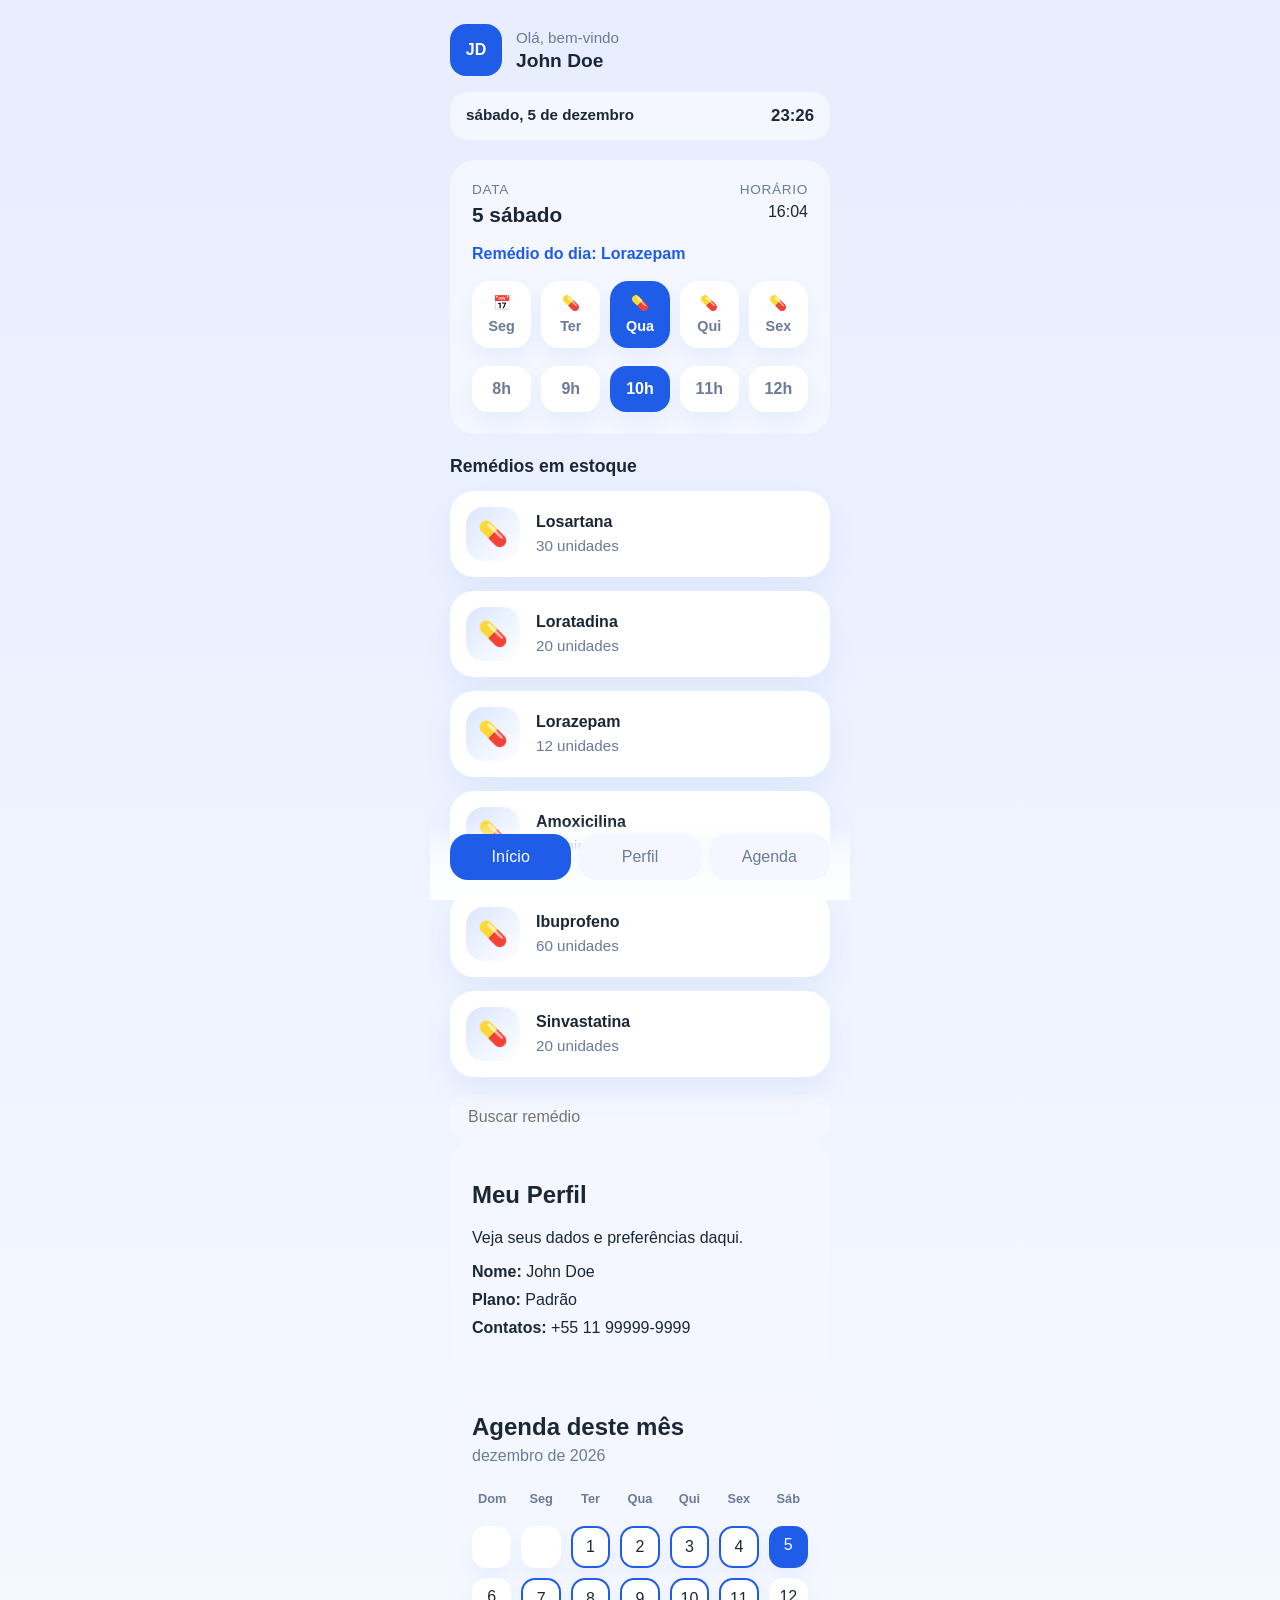
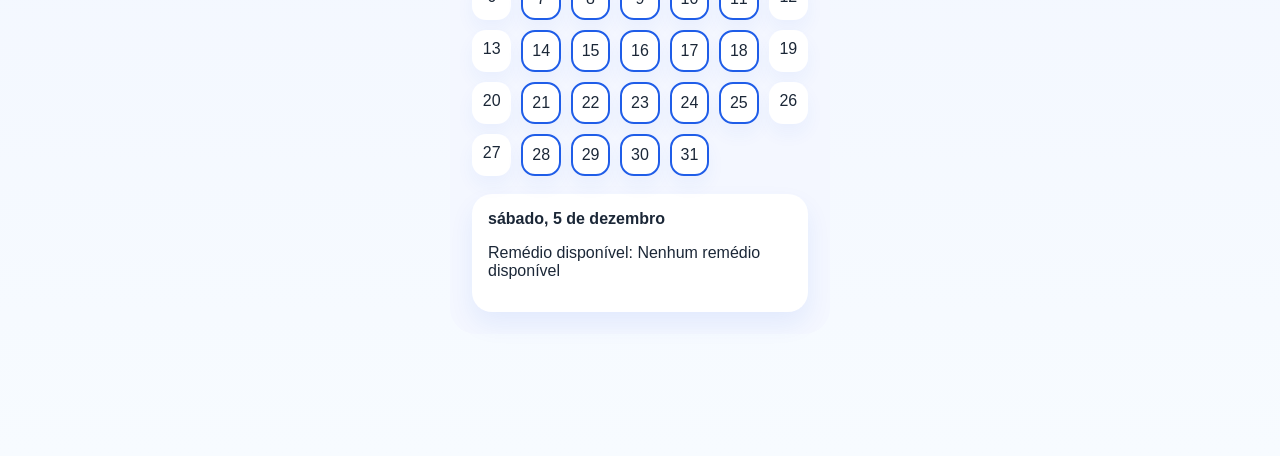
==== index.html @ 2b9be92f "nova tela" ====
<!DOCTYPE html>
<html lang="pt-BR">
<head>
  <meta charset="UTF-8" />
  <meta name="viewport" content="width=device-width, initial-scale=1.0" />
  <title>Bem Cuidar</title>
  <link rel="stylesheet" href="styles.css" />
</head>
<body>
  <main class="app-shell">
    <header class="header">
      <div class="profile">
        <div class="avatar">JD</div>
        <div>
          <p>Olá, bem-vindo</p>
          <h1>John Doe</h1>
        </div>
      </div>
      <div class="date-time-row">
        <span id="dateDisplay" class="date-display"></span>
        <span id="timeDisplay" class="time-display"></span>
      </div>
    </header>

    <section id="homeSection" class="content-section">
      <section class="schedule-card">
        <div class="schedule-top">
          <div>
            <p class="date-small">Data</p>
            <h2 id="currentDateLabel">11 Quarta-feira</h2>
          </div>
          <div class="schedule-time">
            <p class="date-small">Horário</p>
            <span id="currentTimeLabel">16:04</span>
          </div>
        </div>
        <p id="scheduleMedicineLabel" class="schedule-medicine-label"></p>
        <div class="weekday-bar" id="weekdayBar"></div>
        <div class="time-bar" id="timeBar"></div>
      </section>

      <section class="medicines-section">
        <h2>Remédios em estoque</h2>
        <div id="medicineList" class="medicine-list"></div>
        <div class="search-box">
          <input id="searchInput" type="search" placeholder="Buscar remédio" />
        </div>
      </section>
    </section>

    <section id="profileSection" class="content-section hidden">
      <div class="section-card">
        <h2>Meu Perfil</h2>
        <p>Veja seus dados e preferências daqui.</p>
        <div class="profile-detail">
          <p><strong>Nome:</strong> John Doe</p>
          <p><strong>Plano:</strong> Padrão</p>
          <p><strong>Contatos:</strong> +55 11 99999-9999</p>
        </div>
      </div>
    </section>

    <section id="agendaSection" class="content-section hidden">
      <div class="section-card">
        <div class="agenda-header">
          <div>
            <h2>Agenda deste mês</h2>
            <p id="agendaMonthLabel"></p>
          </div>
        </div>
        <div id="calendar" class="calendar"></div>
        <div id="selectedDayInfo" class="selected-day-info"></div>
      </div>
    </section>
  </main>

  <nav class="bottom-nav">
    <button class="nav-item active" data-target="homeSection">Início</button>
    <button class="nav-item" data-target="profileSection">Perfil</button>
    <button class="nav-item" data-target="agendaSection">Agenda</button>
  </nav>

  <template id="medicineCardTemplate">
    <article class="medicine-card">
      <div class="medicine-emoji">💊</div>
      <div class="medicine-content">
        <strong class="medicine-name"></strong>
        <span class="medicine-stock"></span>
      </div>
    </article>
  </template>

  <script src="script.js"></script>
</body>
</html>
---- styles.css ----
:root {
  color-scheme: light;
  font-size: 16px;
  font-family: Inter, sans-serif;
  --bg: #eef3ff;
  --card: #f4f7ff;
  --primary: #1f5de8;
  --primary-soft: #e8eeff;
  --text: #1b2737;
  --muted: #6b7a99;
  --white: #ffffff;
}

* {
  box-sizing: border-box;
}

body {
  margin: 0;
  background: linear-gradient(180deg, #e8edff 0%, #f7fbff 100%);
  color: var(--text);
}

body, input, button {
  font: inherit;
}

.app-shell {
  max-width: 420px;
  min-height: 100vh;
  margin: 0 auto;
  padding: 24px 20px 100px;
}

.header {
  display: grid;
  gap: 16px;
  margin-bottom: 20px;
}

.profile {
  display: flex;
  align-items: center;
  gap: 14px;
}

.avatar {
  width: 52px;
  height: 52px;
  border-radius: 16px;
  background: var(--primary);
  color: var(--white);
  display: grid;
  place-items: center;
  font-weight: 700;
}

.profile p {
  margin: 0;
  color: var(--muted);
  font-size: 0.95rem;
}

.profile h1 {
  margin: 4px 0 0;
  font-size: 1.2rem;
}

.date-time-row {
  display: flex;
  justify-content: space-between;
  gap: 12px;
  flex-wrap: wrap;
  background: var(--card);
  border-radius: 18px;
  padding: 14px 16px;
}

.date-display,
.time-display {
  color: var(--text);
  font-weight: 600;
}

.date-display {
  font-size: 0.95rem;
}

.time-display {
  font-size: 1.05rem;
}

.schedule-top {
  display: flex;
  justify-content: space-between;
  gap: 16px;
  align-items: flex-start;
  margin-bottom: 18px;
}

.schedule-top h2 {
  margin: 0;
  font-size: 1.3rem;
}

.schedule-time {
  text-align: right;
}

.date-small {
  margin: 0 0 6px;
  color: var(--muted);
  font-size: 0.85rem;
  text-transform: uppercase;
  letter-spacing: 0.05em;
}

.schedule-medicine-label {
  margin: 0 0 18px;
  color: var(--primary);
  font-weight: 700;
}

.selected-day-info {
  margin-top: 18px;
  padding: 16px;
  border-radius: 20px;
  background: #fff;
  box-shadow: 0 12px 24px rgba(31, 93, 232, 0.08);
  color: var(--text);
}

.search-box {
  background: var(--card);
  border-radius: 18px;
  padding: 12px 16px;
  margin-top: 18px;
}

.search-box input {
  width: 100%;
  border: none;
  outline: none;
  background: transparent;
  color: var(--text);
  font-size: 1rem;
}

.weekday-bar {
  display: grid;
  grid-template-columns: repeat(5, minmax(0, 1fr));
  gap: 10px;
  margin-bottom: 18px;
}

.weekday-item {
  border: none;
  background: #fff;
  border-radius: 18px;
  padding: 14px 8px;
  display: grid;
  place-items: center;
  gap: 6px;
  color: var(--muted);
  font-weight: 700;
  box-shadow: 0 10px 20px rgba(31, 93, 232, 0.06);
  cursor: pointer;
}

.weekday-item span {
  display: block;
  font-size: 0.9rem;
}

.weekday-item.active {
  background: var(--primary);
  color: #fff;
}

.time-bar {
  display: grid;
  grid-template-columns: repeat(5, minmax(0, 1fr));
  gap: 10px;
  margin-top: 18px;
}

.time-slot {
  padding: 14px 0;
  background: #fff;
  border-radius: 16px;
  text-align: center;
  color: var(--muted);
  font-weight: 700;
  box-shadow: 0 10px 20px rgba(31, 93, 232, 0.06);
}

.time-slot.active {
  background: var(--primary);
  color: #fff;
}

.schedule-card,
.section-card {
  background: var(--card);
  border-radius: 26px;
  padding: 22px;
  margin-bottom: 22px;
}

.schedule-label {
  display: inline-block;
  margin-bottom: 16px;
  color: var(--muted);
  font-size: 0.95rem;
}

.medicines-section h2 {
  margin: 0 0 14px;
  font-size: 1.1rem;
}

.medicine-list {
  display: grid;
  gap: 14px;
}

.medicine-card {
  display: grid;
  grid-template-columns: 54px 1fr;
  gap: 16px;
  align-items: center;
  padding: 16px;
  border-radius: 24px;
  background: white;
  box-shadow: 0 14px 32px rgba(31, 93, 232, 0.07);
}

.medicine-emoji {
  width: 54px;
  height: 54px;
  border-radius: 18px;
  display: grid;
  place-items: center;
  background: linear-gradient(135deg, #dbe6ff, #ffffff);
  font-size: 1.5rem;
}

.medicine-name {
  font-size: 1rem;
  margin-bottom: 6px;
  display: block;
}

.medicine-stock {
  color: var(--muted);
  font-size: 0.95rem;
}

.calendar {
  display: grid;
  grid-template-columns: repeat(7, minmax(0, 1fr));
  gap: 10px;
  margin-top: 16px;
}

.calendar-day,
.calendar-header {
  text-align: center;
  padding: 10px 6px;
  border-radius: 14px;
}

.calendar-header {
  color: var(--muted);
  font-size: 0.8rem;
  font-weight: 700;
}

.calendar-day {
  background: white;
  color: var(--text);
  box-shadow: 0 10px 18px rgba(31, 93, 232, 0.05);
  cursor: pointer;
}

.calendar-day.marked-day {
  border: 2px solid var(--primary);
}

.calendar-day.today {
  background: var(--primary);
  color: white;
}

.calendar-day:hover {
  transform: translateY(-2px);
  transition: transform 0.15s ease;
}

.profile-detail p {
  margin: 10px 0;
  color: var(--text);
}

.agenda-header {
  display: flex;
  justify-content: space-between;
  align-items: flex-start;
  gap: 12px;
}

.agenda-header h2 {
  margin: 0 0 6px;
}

.agenda-header p {
  margin: 0;
  color: var(--muted);
}

.hidden {
  display: none;
}

.content-section {
  display: block;
}

.bottom-nav {
  position: fixed;
  left: 0;
  right: 0;
  bottom: 0;
  max-width: 420px;
  margin: 0 auto;
  display: flex;
  gap: 8px;
  padding: 12px 20px 20px;
  background: linear-gradient(180deg, transparent 0%, #f7fbff 40%, #ffffff 100%);
}

.nav-item {
  flex: 1;
  border: none;
  background: #f4f7ff;
  border-radius: 18px;
  padding: 14px 0;
  color: var(--muted);
  cursor: pointer;
}

.nav-item.active {
  background: var(--primary);
  color: #fff;
}

@media (max-width: 480px) {
  .app-shell {
    padding: 18px 14px 108px;
  }

  .week-days {
    grid-template-columns: repeat(5, minmax(0, 1fr));
  }
}
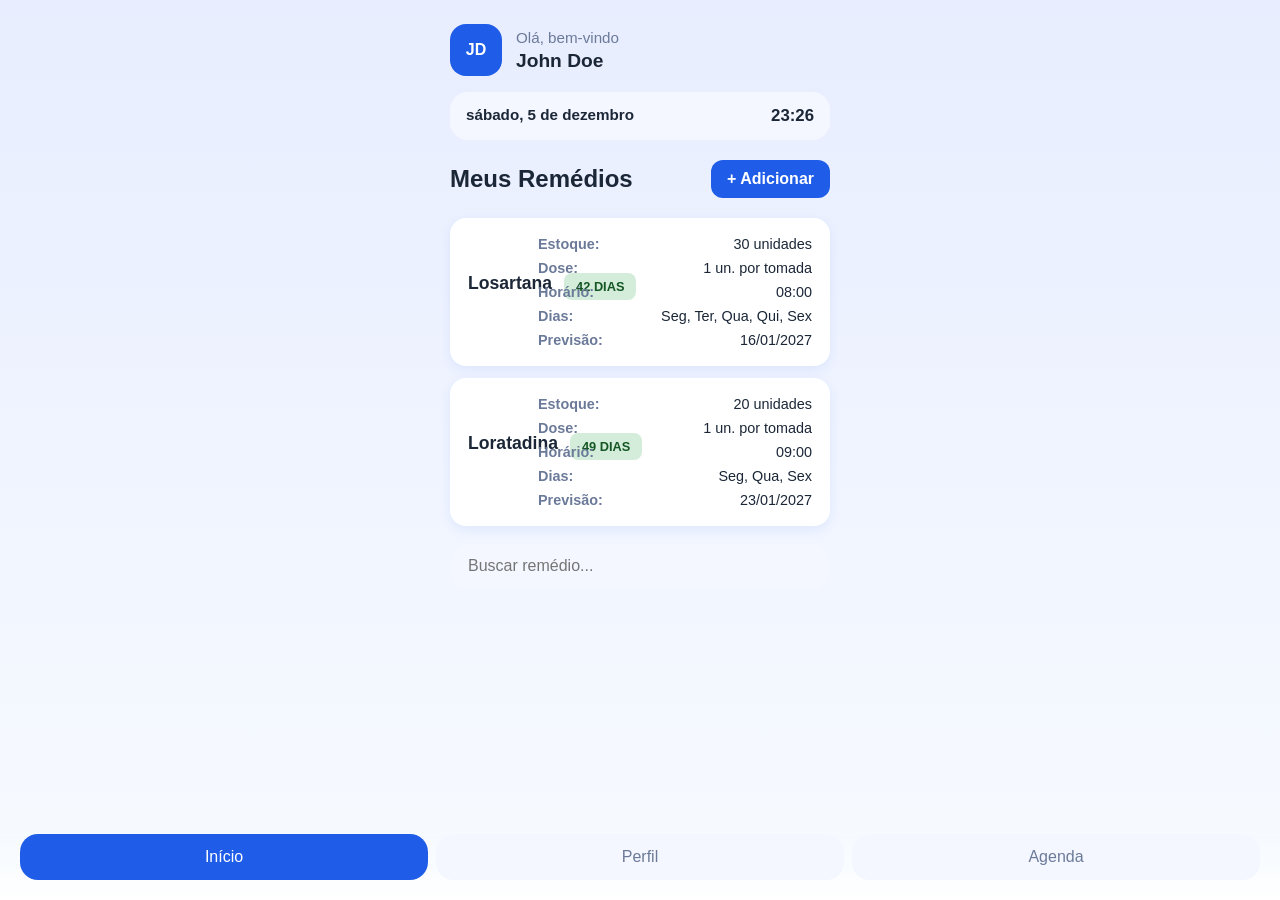
==== commit f76f819a: "teste" ====
--- a/index.html
+++ b/index.html
@@ -3,8 +3,8 @@
 <head>
   <meta charset="UTF-8" />
   <meta name="viewport" content="width=device-width, initial-scale=1.0" />
-  <title>Bem Cuidar</title>
-  <link rel="stylesheet" href="styles.css" />
+  <title>Bem Cuidar - Meus Remédios</title>
+  <link rel="stylesheet" href="css/styles.css" />
 </head>
 <body>
   <main class="app-shell">
@@ -22,74 +22,107 @@
       </div>
     </header>
 
-    <section id="homeSection" class="content-section">
-      <section class="schedule-card">
-        <div class="schedule-top">
-          <div>
-            <p class="date-small">Data</p>
-            <h2 id="currentDateLabel">11 Quarta-feira</h2>
-          </div>
-          <div class="schedule-time">
-            <p class="date-small">Horário</p>
-            <span id="currentTimeLabel">16:04</span>
-          </div>
-        </div>
-        <p id="scheduleMedicineLabel" class="schedule-medicine-label"></p>
-        <div class="weekday-bar" id="weekdayBar"></div>
-        <div class="time-bar" id="timeBar"></div>
-      </section>
+    <section class="content-section">
+      <div class="section-header">
+        <h2>Meus Remédios</h2>
+        <button id="addMedicineBtn" class="btn-add">+ Adicionar</button>
+      </div>
 
-      <section class="medicines-section">
-        <h2>Remédios em estoque</h2>
-        <div id="medicineList" class="medicine-list"></div>
-        <div class="search-box">
-          <input id="searchInput" type="search" placeholder="Buscar remédio" />
-        </div>
-      </section>
-    </section>
+      <div id="medicineList" class="medicine-grid"></div>
 
-    <section id="profileSection" class="content-section hidden">
-      <div class="section-card">
-        <h2>Meu Perfil</h2>
-        <p>Veja seus dados e preferências daqui.</p>
-        <div class="profile-detail">
-          <p><strong>Nome:</strong> John Doe</p>
-          <p><strong>Plano:</strong> Padrão</p>
-          <p><strong>Contatos:</strong> +55 11 99999-9999</p>
-        </div>
-      </div>
-    </section>
-
-    <section id="agendaSection" class="content-section hidden">
-      <div class="section-card">
-        <div class="agenda-header">
-          <div>
-            <h2>Agenda deste mês</h2>
-            <p id="agendaMonthLabel"></p>
-          </div>
-        </div>
-        <div id="calendar" class="calendar"></div>
-        <div id="selectedDayInfo" class="selected-day-info"></div>
+      <div class="search-box">
+        <input id="searchInput" type="search" placeholder="Buscar remédio..." />
       </div>
     </section>
   </main>
 
+  <!-- MODAL PARA ADICIONAR/EDITAR REMÉDIO -->
+  <div id="medicineModal" class="modal hidden">
+    <div class="modal-content">
+      <div class="modal-header">
+        <h2 id="modalTitle">Adicionar Remédio</h2>
+        <button class="btn-close" id="closeModalBtn">&times;</button>
+      </div>
+
+      <form id="medicineForm" class="medicine-form">
+        <div class="form-group">
+          <label for="medicineName">Nome do Remédio *</label>
+          <input type="text" id="medicineName" required placeholder="Ex: Losartana" />
+        </div>
+
+        <div class="form-row">
+          <div class="form-group">
+            <label for="medicineStock">Quantidade em Casa (un.) *</label>
+            <input type="number" id="medicineStock" required min="0" placeholder="30" />
+          </div>
+
+          <div class="form-group">
+            <label for="medicineDosage">Dose por Tomada (un.) *</label>
+            <input type="number" id="medicineDosage" required min="1" value="1" />
+          </div>
+        </div>
+
+        <div class="form-group">
+          <label for="medicineTime">Horário da Tomada *</label>
+          <input type="time" id="medicineTime" required />
+        </div>
+
+        <div class="form-group">
+          <label for="medicineDays">Dias por Semana *</label>
+          <div class="days-selector">
+            <label><input type="checkbox" value="1" class="day-checkbox" /> Seg</label>
+            <label><input type="checkbox" value="2" class="day-checkbox" /> Ter</label>
+            <label><input type="checkbox" value="3" class="day-checkbox" /> Qua</label>
+            <label><input type="checkbox" value="4" class="day-checkbox" /> Qui</label>
+            <label><input type="checkbox" value="5" class="day-checkbox" /> Sex</label>
+            <label><input type="checkbox" value="6" class="day-checkbox" /> Sáb</label>
+            <label><input type="checkbox" value="0" class="day-checkbox" /> Dom</label>
+          </div>
+        </div>
+
+        <div class="form-group">
+          <label for="medicineDaysToTake">Pretende tomar por quantos dias?</label>
+          <input type="number" id="medicineDaysToTake" min="1" placeholder="30" />
+          <small>Deixe em branco para cálculo automático baseado na dose</small>
+        </div>
+
+        <div class="form-actions">
+          <button type="button" class="btn-secondary" id="cancelBtn">Cancelar</button>
+          <button type="submit" class="btn-primary">Salvar Remédio</button>
+        </div>
+
+        <button type="button" class="btn-danger" id="deleteBtn" style="display: none;">Deletar Remédio</button>
+      </form>
+    </div>
+  </div>
+
+  <!-- MODAL DE DETALHES DO REMÉDIO -->
+  <div id="detailsModal" class="modal hidden">
+    <div class="modal-content">
+      <div class="modal-header">
+        <h2 id="detailsTitle"></h2>
+        <button class="btn-close" id="closeDetailsBtn">&times;</button>
+      </div>
+
+      <div id="medicineDetails" class="medicine-details">
+        <!-- Preenchido por JS -->
+      </div>
+
+      <div class="modal-actions">
+        <button class="btn-secondary" id="editBtn">Editar</button>
+        <button class="btn-primary" id="consumeBtn">Consumir 1 Dose</button>
+      </div>
+    </div>
+  </div>
+
   <nav class="bottom-nav">
-    <button class="nav-item active" data-target="homeSection">Início</button>
-    <button class="nav-item" data-target="profileSection">Perfil</button>
-    <button class="nav-item" data-target="agendaSection">Agenda</button>
+    <a href="index.html" class="nav-item active">Início</a>
+    <a href="profile.html" class="nav-item">Perfil</a>
+    <a href="agenda.html" class="nav-item">Agenda</a>
   </nav>
 
-  <template id="medicineCardTemplate">
-    <article class="medicine-card">
-      <div class="medicine-emoji">💊</div>
-      <div class="medicine-content">
-        <strong class="medicine-name"></strong>
-        <span class="medicine-stock"></span>
-      </div>
-    </article>
-  </template>
-
-  <script src="script.js"></script>
+  <script src="js/shared.js"></script>
+  <script src="js/notifications.js"></script>
+  <script src="js/home.js"></script>
 </body>
 </html>
--- a/css/styles.css
+++ b/css/styles.css
@@ -0,0 +1,808 @@
+:root {
+  color-scheme: light;
+  font-size: 16px;
+  font-family: Inter, sans-serif;
+  --bg: #eef3ff;
+  --card: #f4f7ff;
+  --primary: #1f5de8;
+  --primary-soft: #e8eeff;
+  --text: #1b2737;
+  --muted: #6b7a99;
+  --white: #ffffff;
+}
+
+* {
+  box-sizing: border-box;
+}
+
+html, body {
+  margin: 0;
+  padding: 0;
+  width: 100%;
+  height: 100%;
+  overflow-x: hidden;
+}
+
+body {
+  background: linear-gradient(180deg, #e8edff 0%, #f7fbff 100%);
+  color: var(--text);
+  font-family: Inter, sans-serif;
+}
+
+body, input, button {
+  font: inherit;
+}
+
+.app-shell {
+  width: 100%;
+  max-width: 420px;
+  min-height: 100vh;
+  margin: 0 auto;
+  padding: 24px 20px 100px;
+  box-sizing: border-box;
+}
+
+.header {
+  display: grid;
+  gap: 16px;
+  margin-bottom: 20px;
+}
+
+.profile {
+  display: flex;
+  align-items: center;
+  gap: 14px;
+}
+
+.avatar {
+  width: 52px;
+  height: 52px;
+  border-radius: 16px;
+  background: var(--primary);
+  color: var(--white);
+  display: grid;
+  place-items: center;
+  font-weight: 700;
+}
+
+.profile p {
+  margin: 0;
+  color: var(--muted);
+  font-size: 0.95rem;
+}
+
+.profile h1 {
+  margin: 4px 0 0;
+  font-size: 1.2rem;
+}
+
+.date-time-row {
+  display: flex;
+  justify-content: space-between;
+  gap: 12px;
+  flex-wrap: wrap;
+  background: var(--card);
+  border-radius: 18px;
+  padding: 14px 16px;
+  box-sizing: border-box;
+}
+
+.date-display,
+.time-display {
+  color: var(--text);
+  font-weight: 600;
+}
+
+.date-display {
+  font-size: 0.95rem;
+}
+
+.time-display {
+  font-size: 1.05rem;
+}
+
+.schedule-top {
+  display: flex;
+  justify-content: space-between;
+  gap: 16px;
+  align-items: flex-start;
+  margin-bottom: 18px;
+}
+
+.schedule-top h2 {
+  margin: 0;
+  font-size: 1.3rem;
+}
+
+.schedule-time {
+  text-align: right;
+}
+
+.date-small {
+  margin: 0 0 6px;
+  color: var(--muted);
+  font-size: 0.85rem;
+  text-transform: uppercase;
+  letter-spacing: 0.05em;
+}
+
+.schedule-medicine-label {
+  margin: 0 0 18px;
+  color: var(--primary);
+  font-weight: 700;
+}
+
+.selected-day-info {
+  margin-top: 18px;
+  padding: 16px;
+  border-radius: 20px;
+  background: #fff;
+  box-shadow: 0 12px 24px rgba(31, 93, 232, 0.08);
+  color: var(--text);
+}
+
+.search-box {
+  background: var(--card);
+  border-radius: 18px;
+  padding: 12px 16px;
+  margin-top: 18px;
+  box-sizing: border-box;
+}
+
+.search-box input {
+  width: 100%;
+  border: none;
+  outline: none;
+  background: transparent;
+  color: var(--text);
+  font-size: 1rem;
+  box-sizing: border-box;
+}
+
+.weekday-bar {
+  display: grid;
+  grid-template-columns: repeat(5, minmax(0, 1fr));
+  gap: 10px;
+  margin-bottom: 18px;
+}
+
+.weekday-item {
+  border: none;
+  background: #fff;
+  border-radius: 18px;
+  padding: 14px 8px;
+  display: grid;
+  place-items: center;
+  gap: 6px;
+  color: var(--muted);
+  font-weight: 700;
+  box-shadow: 0 10px 20px rgba(31, 93, 232, 0.06);
+  cursor: pointer;
+}
+
+.weekday-item span {
+  display: block;
+  font-size: 0.9rem;
+}
+
+.weekday-item.active {
+  background: var(--primary);
+  color: #fff;
+}
+
+.time-bar {
+  display: grid;
+  grid-template-columns: repeat(5, minmax(0, 1fr));
+  gap: 10px;
+  margin-top: 18px;
+}
+
+.time-slot {
+  padding: 14px 0;
+  background: #fff;
+  border-radius: 16px;
+  text-align: center;
+  color: var(--muted);
+  font-weight: 700;
+  box-shadow: 0 10px 20px rgba(31, 93, 232, 0.06);
+}
+
+.time-slot.active {
+  background: var(--primary);
+  color: #fff;
+}
+
+.schedule-card,
+.section-card {
+  background: var(--card);
+  border-radius: 26px;
+  padding: 22px;
+  margin-bottom: 22px;
+  box-sizing: border-box;
+}
+
+.schedule-label {
+  display: inline-block;
+  margin-bottom: 16px;
+  color: var(--muted);
+  font-size: 0.95rem;
+}
+
+.medicines-section h2 {
+  margin: 0 0 14px;
+  font-size: 1.1rem;
+}
+
+.medicine-list {
+  display: grid;
+  gap: 14px;
+}
+
+.medicine-card {
+  display: grid;
+  grid-template-columns: 54px 1fr;
+  gap: 16px;
+  align-items: center;
+  padding: 16px;
+  border-radius: 24px;
+  background: white;
+  box-shadow: 0 14px 32px rgba(31, 93, 232, 0.07);
+}
+
+.medicine-emoji {
+  width: 54px;
+  height: 54px;
+  border-radius: 18px;
+  display: grid;
+  place-items: center;
+  background: linear-gradient(135deg, #dbe6ff, #ffffff);
+  font-size: 1.5rem;
+}
+
+.medicine-name {
+  font-size: 1rem;
+  margin-bottom: 6px;
+  display: block;
+}
+
+.medicine-stock {
+  color: var(--muted);
+  font-size: 0.95rem;
+}
+
+.calendar {
+  display: grid;
+  grid-template-columns: repeat(7, minmax(0, 1fr));
+  gap: 10px;
+  margin-top: 16px;
+}
+
+.calendar-day,
+.calendar-header {
+  text-align: center;
+  padding: 10px 6px;
+  border-radius: 14px;
+}
+
+.calendar-header {
+  color: var(--muted);
+  font-size: 0.8rem;
+  font-weight: 700;
+}
+
+.calendar-day {
+  background: white;
+  color: var(--text);
+  box-shadow: 0 10px 18px rgba(31, 93, 232, 0.05);
+  cursor: pointer;
+}
+
+.calendar-day.marked-day {
+  border: 2px solid var(--primary);
+}
+
+.calendar-day.today {
+  background: var(--primary);
+  color: white;
+}
+
+.calendar-day:hover {
+  transform: translateY(-2px);
+  transition: transform 0.15s ease;
+}
+
+.profile-detail p {
+  margin: 10px 0;
+  color: var(--text);
+}
+
+.agenda-header {
+  display: flex;
+  justify-content: space-between;
+  align-items: flex-start;
+  gap: 12px;
+}
+
+.agenda-header h2 {
+  margin: 0 0 6px;
+}
+
+.agenda-header p {
+  margin: 0;
+  color: var(--muted);
+}
+
+.hidden {
+  display: none;
+}
+
+.content-section {
+  display: block;
+}
+
+.bottom-nav {
+  position: fixed;
+  left: 0;
+  right: 0;
+  bottom: 0;
+  width: 100%;
+  max-width: 100%;
+  display: flex;
+  gap: 8px;
+  padding: 12px 20px 20px;
+  background: linear-gradient(180deg, transparent 0%, #f7fbff 40%, #ffffff 100%);
+  box-sizing: border-box;
+}
+
+.nav-item {
+  flex: 1;
+  border: none;
+  background: #f4f7ff;
+  border-radius: 18px;
+  padding: 14px 0;
+  color: var(--muted);
+  cursor: pointer;
+  text-decoration: none;
+  display: flex;
+  align-items: center;
+  justify-content: center;
+  font-size: 1rem;
+  font-weight: 500;
+  transition: all 0.2s ease;
+}
+
+.nav-item.active {
+  background: var(--primary);
+  color: #fff;
+}
+
+@media (max-width: 480px) {
+  .app-shell {
+    padding: 18px 14px 108px;
+  }
+
+  .week-days {
+    grid-template-columns: repeat(5, minmax(0, 1fr));
+  }
+}
+
+/* ========== NOVOS ESTILOS ========== */
+
+/* Section Header */
+.section-header {
+  display: flex;
+  justify-content: space-between;
+  align-items: center;
+  margin-bottom: 20px;
+}
+
+.section-header h2 {
+  margin: 0;
+  font-size: 1.5rem;
+}
+
+/* Botões */
+.btn-add {
+  background: var(--primary);
+  color: white;
+  border: none;
+  padding: 10px 16px;
+  border-radius: 12px;
+  font-weight: 600;
+  cursor: pointer;
+  transition: transform 0.15s ease, box-shadow 0.15s ease;
+}
+
+.btn-add:hover {
+  transform: translateY(-2px);
+  box-shadow: 0 8px 16px rgba(31, 93, 232, 0.3);
+}
+
+.btn-primary,
+.btn-secondary,
+.btn-danger {
+  border: none;
+  padding: 12px 20px;
+  border-radius: 12px;
+  font-weight: 600;
+  cursor: pointer;
+  transition: all 0.2s ease;
+  font-size: 0.95rem;
+}
+
+.btn-primary {
+  background: var(--primary);
+  color: white;
+}
+
+.btn-primary:hover {
+  background: #1549d6;
+  transform: translateY(-2px);
+}
+
+.btn-secondary {
+  background: var(--card);
+  color: var(--text);
+  border: 2px solid var(--primary);
+}
+
+.btn-secondary:hover {
+  background: var(--primary-soft);
+}
+
+.btn-danger {
+  background: #ff4757;
+  color: white;
+  width: 100%;
+  margin-top: 16px;
+}
+
+.btn-danger:hover {
+  background: #ff3838;
+}
+
+.btn-close {
+  background: none;
+  border: none;
+  font-size: 24px;
+  cursor: pointer;
+  color: var(--text);
+  padding: 0;
+  width: 32px;
+  height: 32px;
+  display: flex;
+  align-items: center;
+  justify-content: center;
+}
+
+.btn-close:hover {
+  color: var(--primary);
+}
+
+/* Modal */
+.modal {
+  position: fixed;
+  top: 0;
+  left: 0;
+  width: 100%;
+  height: 100%;
+  background: rgba(0, 0, 0, 0.5);
+  display: flex;
+  align-items: flex-end;
+  z-index: 1000;
+  animation: slideUp 0.3s ease;
+  box-sizing: border-box;
+  overflow: hidden;
+}
+
+.modal.hidden {
+  display: none;
+}
+
+@keyframes slideUp {
+  from {
+    opacity: 0;
+    transform: translateY(100px);
+  }
+  to {
+    opacity: 1;
+    transform: translateY(0);
+  }
+}
+
+.modal-content {
+  background: white;
+  border-radius: 24px 24px 0 0;
+  padding: 24px;
+  width: 100%;
+  max-width: 100%;
+  max-height: 85vh;
+  overflow-y: auto;
+  margin: 0 auto;
+  box-sizing: border-box;
+}
+
+.modal-header {
+  display: flex;
+  justify-content: space-between;
+  align-items: center;
+  margin-bottom: 24px;
+  border-bottom: 1px solid var(--card);
+  padding-bottom: 16px;
+}
+
+.modal-header h2 {
+  margin: 0;
+  font-size: 1.3rem;
+}
+
+/* Formulário */
+.medicine-form {
+  display: grid;
+  gap: 16px;
+}
+
+.form-group {
+  display: flex;
+  flex-direction: column;
+  gap: 8px;
+}
+
+.form-group label {
+  font-weight: 600;
+  color: var(--text);
+  font-size: 0.95rem;
+}
+
+.form-group input[type="text"],
+.form-group input[type="number"],
+.form-group input[type="time"] {
+  width: 100%;
+  padding: 12px 14px;
+  border: 2px solid var(--card);
+  border-radius: 12px;
+  font-size: 1rem;
+  color: var(--text);
+  transition: border-color 0.2s ease;
+  box-sizing: border-box;
+}
+
+.form-group input:focus {
+  outline: none;
+  border-color: var(--primary);
+  background: var(--primary-soft);
+}
+
+.form-group small {
+  font-size: 0.8rem;
+  color: var(--muted);
+}
+
+.form-row {
+  display: grid;
+  grid-template-columns: 1fr 1fr;
+  gap: 12px;
+}
+
+/* Seletor de dias */
+.days-selector {
+  display: grid;
+  grid-template-columns: repeat(2, 1fr);
+  gap: 12px;
+}
+
+.days-selector label {
+  display: flex;
+  align-items: center;
+  gap: 8px;
+  padding: 12px;
+  background: var(--card);
+  border-radius: 12px;
+  cursor: pointer;
+  font-weight: normal;
+  transition: all 0.2s ease;
+}
+
+.days-selector label:hover {
+  background: var(--primary-soft);
+}
+
+.days-selector input[type="checkbox"] {
+  width: 18px;
+  height: 18px;
+  cursor: pointer;
+  accent-color: var(--primary);
+}
+
+.form-actions {
+  display: grid;
+  grid-template-columns: 1fr 1fr;
+  gap: 12px;
+  margin-top: 12px;
+}
+
+.form-actions button {
+  width: 100%;
+}
+
+/* Grid de medicamentos */
+.medicine-grid {
+  display: grid;
+  gap: 12px;
+}
+
+.medicine-card {
+  background: white;
+  border-radius: 16px;
+  padding: 16px;
+  box-shadow: 0 4px 12px rgba(31, 93, 232, 0.08);
+  cursor: pointer;
+  transition: all 0.2s ease;
+  border: 2px solid transparent;
+}
+
+.medicine-card:hover {
+  transform: translateY(-4px);
+  box-shadow: 0 8px 20px rgba(31, 93, 232, 0.12);
+  border-color: var(--primary);
+}
+
+.card-header {
+  display: flex;
+  justify-content: space-between;
+  align-items: flex-start;
+  gap: 12px;
+  margin-bottom: 12px;
+}
+
+.card-header h3 {
+  margin: 0;
+  font-size: 1.1rem;
+  flex: 1;
+}
+
+.status {
+  padding: 6px 12px;
+  border-radius: 8px;
+  font-size: 0.8rem;
+  font-weight: 700;
+  white-space: nowrap;
+  text-transform: uppercase;
+}
+
+.status.ok {
+  background: #d4edda;
+  color: #155724;
+}
+
+.status.running-low {
+  background: #fff3cd;
+  color: #856404;
+}
+
+.status.out-of-stock {
+  background: #f8d7da;
+  color: #721c24;
+}
+
+.card-body {
+  display: grid;
+  gap: 8px;
+}
+
+.card-info {
+  display: flex;
+  justify-content: space-between;
+  margin: 0;
+  font-size: 0.9rem;
+}
+
+.card-info .label {
+  color: var(--muted);
+  font-weight: 600;
+}
+
+.card-info .value {
+  color: var(--text);
+  font-weight: 500;
+}
+
+/* Detalhes */
+.medicine-details {
+  background: var(--card);
+  border-radius: 16px;
+  padding: 20px;
+  margin-bottom: 20px;
+  display: grid;
+  gap: 14px;
+}
+
+.detail-item {
+  display: flex;
+  justify-content: space-between;
+  padding-bottom: 12px;
+  border-bottom: 1px solid #e8eeff;
+}
+
+.detail-item:last-child {
+  border-bottom: none;
+  padding-bottom: 0;
+}
+
+.detail-item .label {
+  color: var(--muted);
+  font-weight: 600;
+  font-size: 0.9rem;
+}
+
+.detail-item .value {
+  color: var(--text);
+  font-weight: 600;
+}
+
+.modal-actions {
+  display: grid;
+  grid-template-columns: 1fr 1fr;
+  gap: 12px;
+}
+
+.modal-actions button {
+  width: 100%;
+}
+
+/* Notificação */
+.notification {
+  position: fixed;
+  bottom: 100px;
+  left: 20px;
+  right: 20px;
+  max-width: 380px;
+  margin: 0 auto;
+  background: var(--primary);
+  color: white;
+  padding: 14px 16px;
+  border-radius: 12px;
+  box-shadow: 0 8px 20px rgba(31, 93, 232, 0.3);
+  z-index: 2000;
+  opacity: 0;
+  transform: translateY(20px);
+  transition: all 0.3s ease;
+}
+
+.notification.show {
+  opacity: 1;
+  transform: translateY(0);
+}
+
+.empty-list {
+  text-align: center;
+  color: var(--muted);
+  padding: 32px 16px;
+  font-size: 0.95rem;
+}
+
+/* ========== GARANTIR SEM SCROLL HORIZONTAL ========== */
+
+/* Garantir que nenhum elemento ultrapasse a largura da tela */
+header, main, nav, section, div {
+  box-sizing: border-box;
+}
+
+/* Prevenir scroll horizontal em qualquer circunstância */
+html {
+  overflow-x: hidden;
+  width: 100%;
+}
+
+body {
+  width: 100vw;
+  overflow-x: hidden;
+}
+
+/* Ajustar notificação para não ultrapassar */
+.notification {
+  left: 20px;
+  right: 20px;
+  width: auto;
+  max-width: calc(100% - 40px);
+}
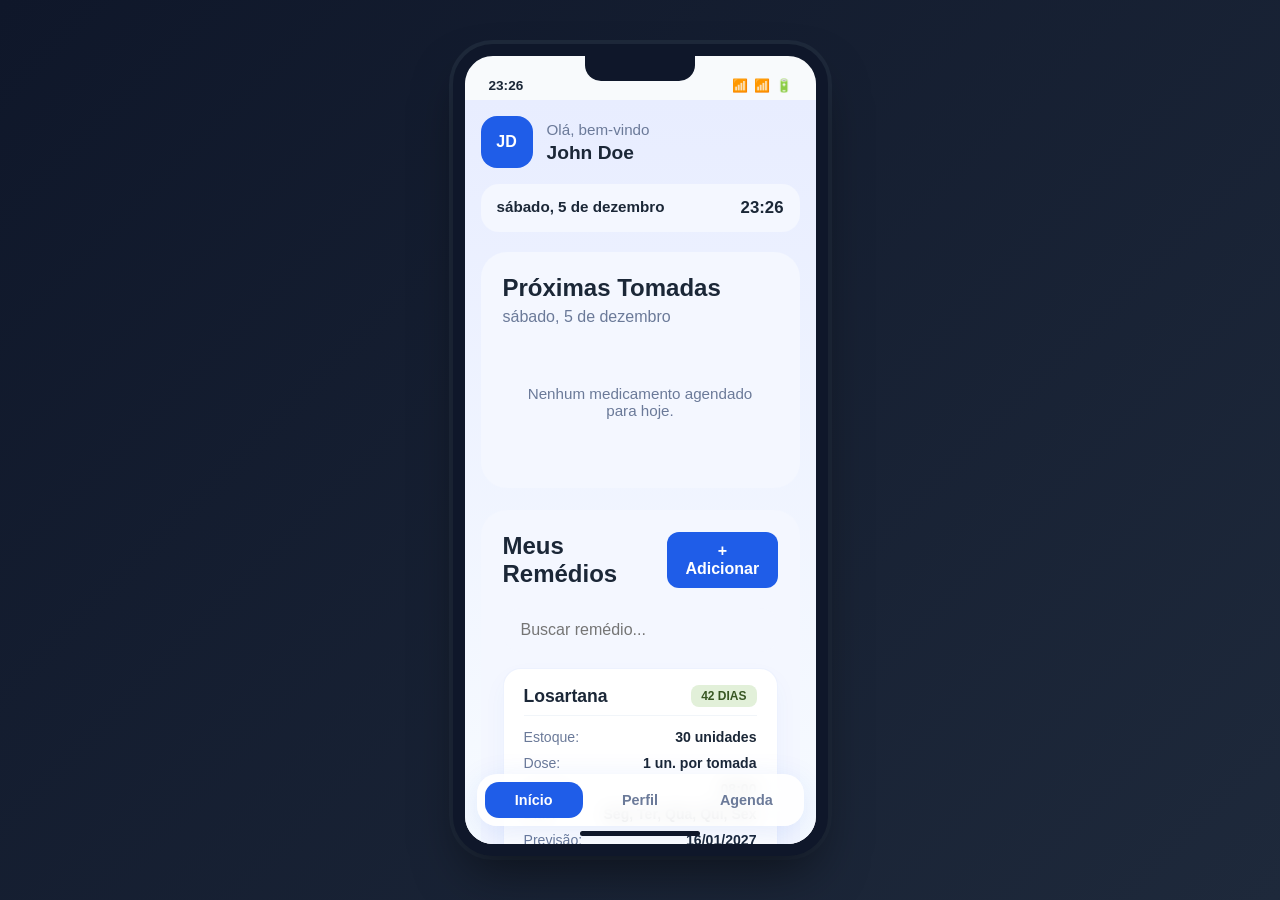
==== commit 998156fc: "Add files via upload" ====
--- a/index.html
+++ b/index.html
@@ -7,119 +7,161 @@
   <link rel="stylesheet" href="css/styles.css" />
 </head>
 <body>
-  <main class="app-shell">
-    <header class="header">
-      <div class="profile">
-        <div class="avatar">JD</div>
-        <div>
-          <p>Olá, bem-vindo</p>
-          <h1>John Doe</h1>
+  <div class="phone-container">
+    <div class="phone-frame">
+      <!-- Notch do Celular -->
+      <div class="phone-notch"></div>
+      
+      <!-- Barra de Status do Celular -->
+      <div class="phone-status-bar">
+        <span class="status-time" id="statusBarTime">08:00</span>
+        <div class="status-icons">
+          <span>📶</span>
+          <span>📶</span>
+          <span>🔋</span>
         </div>
       </div>
-      <div class="date-time-row">
-        <span id="dateDisplay" class="date-display"></span>
-        <span id="timeDisplay" class="time-display"></span>
-      </div>
-    </header>
 
-    <section class="content-section">
-      <div class="section-header">
-        <h2>Meus Remédios</h2>
-        <button id="addMedicineBtn" class="btn-add">+ Adicionar</button>
+      <!-- Tela do Celular -->
+      <div class="phone-screen">
+        <main class="app-shell">
+          <header class="header">
+            <div class="profile">
+              <div class="avatar">JD</div>
+              <div>
+                <p>Olá, bem-vindo</p>
+                <h1>John Doe</h1>
+              </div>
+            </div>
+            <div class="date-time-row">
+              <span id="dateDisplay" class="date-display"></span>
+              <span id="timeDisplay" class="time-display"></span>
+            </div>
+          </header>
+
+          <section class="content-section">
+            <!-- Próximas Tomadas (Hoje) -->
+            <div class="section-card">
+              <div class="agenda-header">
+                <div>
+                  <h2>Próximas Tomadas</h2>
+                  <p id="todayLabel"></p>
+                </div>
+              </div>
+              <div id="upcomingMedicines" class="medicine-grid" style="margin-top: 12px;"></div>
+            </div>
+
+            <!-- Meus Remédios (Geral) -->
+            <div class="section-card">
+              <div class="section-header">
+                <h2>Meus Remédios</h2>
+                <button id="addMedicineBtn" class="btn-add">+ Adicionar</button>
+              </div>
+
+              <div class="search-box">
+                <input id="searchInput" type="search" placeholder="Buscar remédio..." />
+              </div>
+
+              <div id="medicineList" class="medicine-grid" style="margin-top: 16px;"></div>
+            </div>
+          </section>
+        </main>
       </div>
 
-      <div id="medicineList" class="medicine-grid"></div>
+      <!-- Modais Internos do Celular (slide-up dentro da moldura) -->
+      <!-- MODAL PARA ADICIONAR/EDITAR REMÉDIO -->
+      <div id="medicineModal" class="modal hidden">
+        <div class="modal-content">
+          <div class="modal-header">
+            <h2 id="modalTitle">Adicionar Remédio</h2>
+            <button class="btn-close" id="closeModalBtn">&times;</button>
+          </div>
 
-      <div class="search-box">
-        <input id="searchInput" type="search" placeholder="Buscar remédio..." />
-      </div>
-    </section>
-  </main>
+          <form id="medicineForm" class="medicine-form">
+            <div class="form-group">
+              <label for="medicineName">Nome do Remédio *</label>
+              <input type="text" id="medicineName" required placeholder="Ex: Losartana" />
+            </div>
 
-  <!-- MODAL PARA ADICIONAR/EDITAR REMÉDIO -->
-  <div id="medicineModal" class="modal hidden">
-    <div class="modal-content">
-      <div class="modal-header">
-        <h2 id="modalTitle">Adicionar Remédio</h2>
-        <button class="btn-close" id="closeModalBtn">&times;</button>
+            <div class="form-row">
+              <div class="form-group">
+                <label for="medicineStock">Quantidade em Casa (un.) *</label>
+                <input type="number" id="medicineStock" required min="0" placeholder="30" />
+              </div>
+
+              <div class="form-group">
+                <label for="medicineDosage">Dose por Tomada (un.) *</label>
+                <input type="number" id="medicineDosage" required min="1" value="1" />
+              </div>
+            </div>
+
+            <div class="form-group">
+              <label for="medicineTime">Horário da Tomada *</label>
+              <input type="time" id="medicineTime" required />
+            </div>
+
+            <div class="form-group">
+              <label for="medicineDays">Dias por Semana *</label>
+              <div class="days-selector">
+                <label><input type="checkbox" value="1" class="day-checkbox" /> Seg</label>
+                <label><input type="checkbox" value="2" class="day-checkbox" /> Ter</label>
+                <label><input type="checkbox" value="3" class="day-checkbox" /> Qua</label>
+                <label><input type="checkbox" value="4" class="day-checkbox" /> Qui</label>
+                <label><input type="checkbox" value="5" class="day-checkbox" /> Sex</label>
+                <label><input type="checkbox" value="6" class="day-checkbox" /> Sáb</label>
+                <label><input type="checkbox" value="0" class="day-checkbox" /> Dom</label>
+              </div>
+            </div>
+
+            <div class="form-group">
+              <label for="medicineDaysToTake">Pretende tomar por quantos dias?</label>
+              <input type="number" id="medicineDaysToTake" min="1" placeholder="30" />
+              <small>Deixe em branco para cálculo automático</small>
+            </div>
+
+            <div class="form-actions">
+              <button type="button" class="btn-secondary" id="cancelBtn">Cancelar</button>
+              <button type="submit" class="btn-primary">Salvar</button>
+            </div>
+
+            <button type="button" class="btn-danger" id="deleteBtn" style="display: none;">Deletar Remédio</button>
+          </form>
+        </div>
       </div>
 
-      <form id="medicineForm" class="medicine-form">
-        <div class="form-group">
-          <label for="medicineName">Nome do Remédio *</label>
-          <input type="text" id="medicineName" required placeholder="Ex: Losartana" />
-        </div>
-
-        <div class="form-row">
-          <div class="form-group">
-            <label for="medicineStock">Quantidade em Casa (un.) *</label>
-            <input type="number" id="medicineStock" required min="0" placeholder="30" />
+      <!-- MODAL DE DETALHES DO REMÉDIO -->
+      <div id="detailsModal" class="modal hidden">
+        <div class="modal-content">
+          <div class="modal-header">
+            <h2 id="detailsTitle"></h2>
+            <button class="btn-close" id="closeDetailsBtn">&times;</button>
           </div>
 
-          <div class="form-group">
-            <label for="medicineDosage">Dose por Tomada (un.) *</label>
-            <input type="number" id="medicineDosage" required min="1" value="1" />
+          <div id="medicineDetails" class="medicine-details">
+            <!-- Preenchido por JS -->
+          </div>
+
+          <div class="modal-actions">
+            <button class="btn-secondary" id="editBtn">Editar</button>
+            <button class="btn-primary" id="consumeBtn">Tomar Dose</button>
+          </div>
+          <div class="modal-delete-area">
+            <button class="btn-danger" id="deleteFromDetailsBtn">🗑️ Excluir Remédio</button>
           </div>
         </div>
+      </div>
 
-        <div class="form-group">
-          <label for="medicineTime">Horário da Tomada *</label>
-          <input type="time" id="medicineTime" required />
-        </div>
+      <!-- Barra de Navegação Inferior -->
+      <nav class="bottom-nav">
+        <a href="index.html" class="nav-item active">Início</a>
+        <a href="profile.html" class="nav-item">Perfil</a>
+        <a href="agenda.html" class="nav-item">Agenda</a>
+      </nav>
 
-        <div class="form-group">
-          <label for="medicineDays">Dias por Semana *</label>
-          <div class="days-selector">
-            <label><input type="checkbox" value="1" class="day-checkbox" /> Seg</label>
-            <label><input type="checkbox" value="2" class="day-checkbox" /> Ter</label>
-            <label><input type="checkbox" value="3" class="day-checkbox" /> Qua</label>
-            <label><input type="checkbox" value="4" class="day-checkbox" /> Qui</label>
-            <label><input type="checkbox" value="5" class="day-checkbox" /> Sex</label>
-            <label><input type="checkbox" value="6" class="day-checkbox" /> Sáb</label>
-            <label><input type="checkbox" value="0" class="day-checkbox" /> Dom</label>
-          </div>
-        </div>
-
-        <div class="form-group">
-          <label for="medicineDaysToTake">Pretende tomar por quantos dias?</label>
-          <input type="number" id="medicineDaysToTake" min="1" placeholder="30" />
-          <small>Deixe em branco para cálculo automático baseado na dose</small>
-        </div>
-
-        <div class="form-actions">
-          <button type="button" class="btn-secondary" id="cancelBtn">Cancelar</button>
-          <button type="submit" class="btn-primary">Salvar Remédio</button>
-        </div>
-
-        <button type="button" class="btn-danger" id="deleteBtn" style="display: none;">Deletar Remédio</button>
-      </form>
+      <!-- Indicador Home do Celular -->
+      <div class="phone-home-indicator"></div>
     </div>
   </div>
-
-  <!-- MODAL DE DETALHES DO REMÉDIO -->
-  <div id="detailsModal" class="modal hidden">
-    <div class="modal-content">
-      <div class="modal-header">
-        <h2 id="detailsTitle"></h2>
-        <button class="btn-close" id="closeDetailsBtn">&times;</button>
-      </div>
-
-      <div id="medicineDetails" class="medicine-details">
-        <!-- Preenchido por JS -->
-      </div>
-
-      <div class="modal-actions">
-        <button class="btn-secondary" id="editBtn">Editar</button>
-        <button class="btn-primary" id="consumeBtn">Consumir 1 Dose</button>
-      </div>
-    </div>
-  </div>
-
-  <nav class="bottom-nav">
-    <a href="index.html" class="nav-item active">Início</a>
-    <a href="profile.html" class="nav-item">Perfil</a>
-    <a href="agenda.html" class="nav-item">Agenda</a>
-  </nav>
 
   <script src="js/shared.js"></script>
   <script src="js/notifications.js"></script>
--- a/css/styles.css
+++ b/css/styles.css
@@ -35,10 +35,7 @@
 
 .app-shell {
   width: 100%;
-  max-width: 420px;
-  min-height: 100vh;
-  margin: 0 auto;
-  padding: 24px 20px 100px;
+  padding: 16px 16px 100px;
   box-sizing: border-box;
 }
 
@@ -238,77 +235,194 @@
   gap: 14px;
 }
 
-.medicine-card {
-  display: grid;
-  grid-template-columns: 54px 1fr;
-  gap: 16px;
-  align-items: center;
-  padding: 16px;
-  border-radius: 24px;
-  background: white;
-  box-shadow: 0 14px 32px rgba(31, 93, 232, 0.07);
-}
-
-.medicine-emoji {
-  width: 54px;
-  height: 54px;
-  border-radius: 18px;
-  display: grid;
-  place-items: center;
-  background: linear-gradient(135deg, #dbe6ff, #ffffff);
-  font-size: 1.5rem;
-}
-
-.medicine-name {
-  font-size: 1rem;
-  margin-bottom: 6px;
-  display: block;
-}
-
-.medicine-stock {
-  color: var(--muted);
-  font-size: 0.95rem;
+/* ========== PHONE CONTAINER & FRAMING ========== */
+.phone-container {
+  display: flex;
+  justify-content: center;
+  align-items: center;
+  min-height: 100vh;
+  padding: 20px;
+  background: linear-gradient(135deg, #0f172a 0%, #1e293b 100%);
+  box-sizing: border-box;
+}
+
+.phone-frame {
+  position: relative;
+  width: 375px;
+  height: 812px;
+  background: #f8fafc;
+  border: 12px solid #0f172a;
+  border-radius: 40px;
+  box-shadow: 0 25px 50px -12px rgba(0, 0, 0, 0.5), 0 0 0 4px #1e293b;
+  overflow: hidden;
+  display: flex;
+  flex-direction: column;
+}
+
+.phone-screen {
+  flex: 1;
+  overflow-y: auto;
+  position: relative;
+  padding-bottom: 0;
+  background: linear-gradient(180deg, #e8edff 0%, #f7fbff 100%);
+}
+
+.phone-screen::-webkit-scrollbar {
+  width: 5px;
+}
+.phone-screen::-webkit-scrollbar-track {
+  background: transparent;
+}
+.phone-screen::-webkit-scrollbar-thumb {
+  background: rgba(0, 0, 0, 0.1);
+  border-radius: 10px;
+}
+
+.phone-status-bar {
+  height: 44px;
+  display: flex;
+  justify-content: space-between;
+  align-items: center;
+  padding: 14px 24px 0;
+  background: transparent;
+  z-index: 101;
+  font-size: 0.85rem;
+  font-weight: 600;
+  color: var(--text);
+  pointer-events: none;
+  user-select: none;
+}
+
+.status-icons {
+  display: flex;
+  gap: 6px;
+  font-size: 0.8rem;
+}
+
+.phone-notch {
+  position: absolute;
+  top: 0;
+  left: 50%;
+  transform: translateX(-50%);
+  width: 110px;
+  height: 25px;
+  background: #0f172a;
+  border-bottom-left-radius: 16px;
+  border-bottom-right-radius: 16px;
+  z-index: 102;
+}
+
+.phone-home-indicator {
+  position: absolute;
+  bottom: 8px;
+  left: 50%;
+  transform: translateX(-50%);
+  width: 120px;
+  height: 5px;
+  background: #0f172a;
+  border-radius: 3px;
+  z-index: 102;
+}
+
+/* ========== CALENDÁRIO ========== */
+.calendar-nav-row {
+  display: flex;
+  justify-content: space-between;
+  align-items: center;
+  margin-bottom: 16px;
+}
+
+.calendar-nav-row h2 {
+  margin: 0;
+  font-size: 1.15rem;
+  font-weight: 700;
+  color: var(--text);
+}
+
+.calendar-nav-btn {
+  background: var(--primary-soft);
+  color: var(--primary);
+  border: none;
+  width: 32px;
+  height: 32px;
+  border-radius: 50%;
+  font-size: 1.1rem;
+  font-weight: 700;
+  cursor: pointer;
+  display: flex;
+  align-items: center;
+  justify-content: center;
+  transition: all 0.2s ease;
+  line-height: 1;
+}
+
+.calendar-nav-btn:hover {
+  background: var(--primary);
+  color: white;
 }
 
 .calendar {
   display: grid;
   grid-template-columns: repeat(7, minmax(0, 1fr));
-  gap: 10px;
-  margin-top: 16px;
-}
-
-.calendar-day,
+  gap: 8px;
+  margin-top: 12px;
+}
+
 .calendar-header {
   text-align: center;
-  padding: 10px 6px;
-  border-radius: 14px;
-}
-
-.calendar-header {
-  color: var(--muted);
-  font-size: 0.8rem;
+  color: var(--muted);
+  font-size: 0.75rem;
   font-weight: 700;
+  text-transform: uppercase;
+  padding-bottom: 4px;
 }
 
 .calendar-day {
-  background: white;
-  color: var(--text);
-  box-shadow: 0 10px 18px rgba(31, 93, 232, 0.05);
+  background: #f8fafc;
+  color: var(--text);
+  border: 1px solid #e2e8f0;
+  border-radius: 12px;
+  padding: 8px 4px;
+  font-size: 0.9rem;
+  font-weight: 600;
   cursor: pointer;
-}
-
-.calendar-day.marked-day {
-  border: 2px solid var(--primary);
-}
-
-.calendar-day.today {
-  background: var(--primary);
-  color: white;
+  display: flex;
+  flex-direction: column;
+  align-items: center;
+  gap: 4px;
+  position: relative;
+  transition: all 0.2s ease;
 }
 
 .calendar-day:hover {
   transform: translateY(-2px);
-  transition: transform 0.15s ease;
+  background: var(--primary-soft);
+  border-color: var(--primary);
+}
+
+.calendar-day.active {
+  background: var(--primary) !important;
+  color: white !important;
+  border-color: var(--primary) !important;
+}
+
+.calendar-day.today {
+  background: #e2e8f0;
+  color: var(--text);
+  border-color: #cbd5e1;
+}
+
+.calendar-day.marked-day::after {
+  content: '';
+  width: 5px;
+  height: 5px;
+  background: var(--primary);
+  border-radius: 50%;
+  display: block;
+}
+
+.calendar-day.active.marked-day::after {
+  background: white;
 }
 
 .profile-detail p {
@@ -341,33 +455,37 @@
 }
 
 .bottom-nav {
-  position: fixed;
-  left: 0;
-  right: 0;
-  bottom: 0;
-  width: 100%;
-  max-width: 100%;
+  position: absolute;
+  bottom: 18px;
+  left: 12px;
+  right: 12px;
+  width: calc(100% - 24px);
+  max-width: none;
   display: flex;
   gap: 8px;
-  padding: 12px 20px 20px;
-  background: linear-gradient(180deg, transparent 0%, #f7fbff 40%, #ffffff 100%);
-  box-sizing: border-box;
+  padding: 8px;
+  background: rgba(255, 255, 255, 0.85);
+  backdrop-filter: blur(10px);
+  border-radius: 20px;
+  box-shadow: 0 8px 32px rgba(31, 93, 232, 0.12);
+  box-sizing: border-box;
+  z-index: 100;
 }
 
 .nav-item {
   flex: 1;
   border: none;
-  background: #f4f7ff;
-  border-radius: 18px;
-  padding: 14px 0;
+  background: transparent;
+  border-radius: 14px;
+  padding: 10px 0;
   color: var(--muted);
   cursor: pointer;
   text-decoration: none;
   display: flex;
   align-items: center;
   justify-content: center;
-  font-size: 1rem;
-  font-weight: 500;
+  font-size: 0.9rem;
+  font-weight: 600;
   transition: all 0.2s ease;
 }
 
@@ -377,12 +495,27 @@
 }
 
 @media (max-width: 480px) {
-  .app-shell {
-    padding: 18px 14px 108px;
+  .phone-container {
+    padding: 0;
+    background: transparent;
   }
-
-  .week-days {
-    grid-template-columns: repeat(5, minmax(0, 1fr));
+  .phone-frame {
+    width: 100%;
+    height: 100vh;
+    border: none;
+    border-radius: 0;
+    box-shadow: none;
+  }
+  .phone-notch,
+  .phone-home-indicator,
+  .phone-status-bar {
+    display: none;
+  }
+  .bottom-nav {
+    bottom: 10px;
+    left: 10px;
+    right: 10px;
+    width: calc(100% - 20px);
   }
 }
 
@@ -451,14 +584,22 @@
 }
 
 .btn-danger {
-  background: #ff4757;
+  background: transparent;
+  color: #e53e3e;
+  border: 2px solid #e53e3e;
+  width: 100%;
+}
+
+.btn-danger:hover {
+  background: #e53e3e;
   color: white;
-  width: 100%;
+  transform: translateY(-1px);
+}
+
+.modal-delete-area {
   margin-top: 16px;
-}
-
-.btn-danger:hover {
-  background: #ff3838;
+  padding-top: 16px;
+  border-top: 1px solid #f1f5f9;
 }
 
 .btn-close {
@@ -481,16 +622,17 @@
 
 /* Modal */
 .modal {
-  position: fixed;
+  position: absolute;
   top: 0;
   left: 0;
   width: 100%;
   height: 100%;
-  background: rgba(0, 0, 0, 0.5);
+  background: rgba(15, 23, 42, 0.6);
+  backdrop-filter: blur(4px);
   display: flex;
   align-items: flex-end;
-  z-index: 1000;
-  animation: slideUp 0.3s ease;
+  z-index: 150;
+  animation: slideUp 0.3s cubic-bezier(0.4, 0, 0.2, 1);
   box-sizing: border-box;
   overflow: hidden;
 }
@@ -513,10 +655,10 @@
 .modal-content {
   background: white;
   border-radius: 24px 24px 0 0;
-  padding: 24px;
+  padding: 20px;
   width: 100%;
   max-width: 100%;
-  max-height: 85vh;
+  max-height: 80%;
   overflow-y: auto;
   margin: 0 auto;
   box-sizing: border-box;
@@ -633,78 +775,85 @@
 
 .medicine-card {
   background: white;
-  border-radius: 16px;
-  padding: 16px;
-  box-shadow: 0 4px 12px rgba(31, 93, 232, 0.08);
+  border-radius: 18px;
+  padding: 16px 20px;
+  box-shadow: 0 10px 25px rgba(31, 93, 232, 0.04);
   cursor: pointer;
-  transition: all 0.2s ease;
-  border: 2px solid transparent;
+  transition: all 0.3s cubic-bezier(0.4, 0, 0.2, 1);
+  border: 1px solid rgba(31, 93, 232, 0.08);
+  display: flex;
+  flex-direction: column;
+  gap: 12px;
+  box-sizing: border-box;
 }
 
 .medicine-card:hover {
-  transform: translateY(-4px);
-  box-shadow: 0 8px 20px rgba(31, 93, 232, 0.12);
+  transform: translateY(-3px);
+  box-shadow: 0 15px 30px rgba(31, 93, 232, 0.1);
   border-color: var(--primary);
 }
 
 .card-header {
   display: flex;
   justify-content: space-between;
-  align-items: flex-start;
+  align-items: center;
   gap: 12px;
-  margin-bottom: 12px;
+  border-bottom: 1px solid #f1f5f9;
+  padding-bottom: 8px;
 }
 
 .card-header h3 {
   margin: 0;
   font-size: 1.1rem;
-  flex: 1;
+  font-weight: 700;
+  color: var(--text);
 }
 
 .status {
-  padding: 6px 12px;
+  padding: 4px 10px;
   border-radius: 8px;
-  font-size: 0.8rem;
+  font-size: 0.75rem;
   font-weight: 700;
   white-space: nowrap;
   text-transform: uppercase;
 }
 
 .status.ok {
-  background: #d4edda;
-  color: #155724;
+  background: #e2f0d9;
+  color: #385723;
 }
 
 .status.running-low {
-  background: #fff3cd;
-  color: #856404;
+  background: #fff2cc;
+  color: #7f6000;
 }
 
 .status.out-of-stock {
-  background: #f8d7da;
-  color: #721c24;
+  background: #fce4d6;
+  color: #c65911;
 }
 
 .card-body {
   display: grid;
-  gap: 8px;
+  gap: 6px;
 }
 
 .card-info {
   display: flex;
   justify-content: space-between;
   margin: 0;
-  font-size: 0.9rem;
+  font-size: 0.88rem;
+  line-height: 1.4;
 }
 
 .card-info .label {
   color: var(--muted);
+  font-weight: 500;
+}
+
+.card-info .value {
+  color: var(--text);
   font-weight: 600;
-}
-
-.card-info .value {
-  color: var(--text);
-  font-weight: 500;
 }
 
 /* Detalhes */
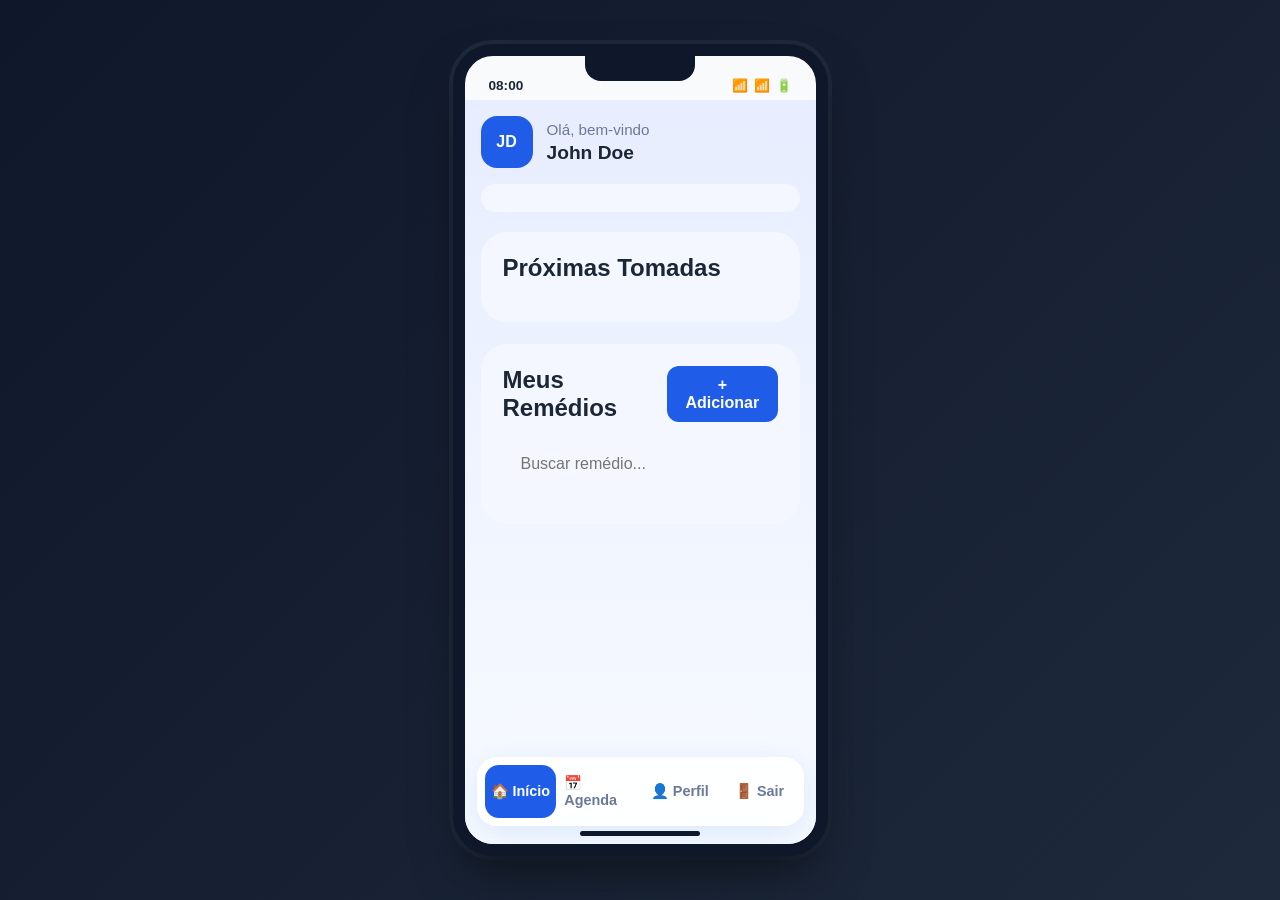
==== commit 19e8c4b3: "Mover arquivos para a raiz e remover pasta duplicada" ====
--- a/index.html
+++ b/index.html
@@ -153,9 +153,10 @@
 
       <!-- Barra de Navegação Inferior -->
       <nav class="bottom-nav">
-        <a href="index.html" class="nav-item active">Início</a>
-        <a href="profile.html" class="nav-item">Perfil</a>
-        <a href="agenda.html" class="nav-item">Agenda</a>
+        <a href="index.html" class="nav-item active">🏠 Início</a>
+        <a href="agenda.html" class="nav-item">📅 Agenda</a>
+        <a href="profile.html" class="nav-item">👤 Perfil</a>
+        <button id="logoutBtn" class="nav-item nav-logout">🚪 Sair</button>
       </nav>
 
       <!-- Indicador Home do Celular -->
@@ -163,8 +164,7 @@
     </div>
   </div>
 
-  <script src="js/shared.js"></script>
-  <script src="js/notifications.js"></script>
-  <script src="js/home.js"></script>
+  <!-- Firebase via ES Modules -->
+  <script type="module" src="js/home.js"></script>
 </body>
 </html>
